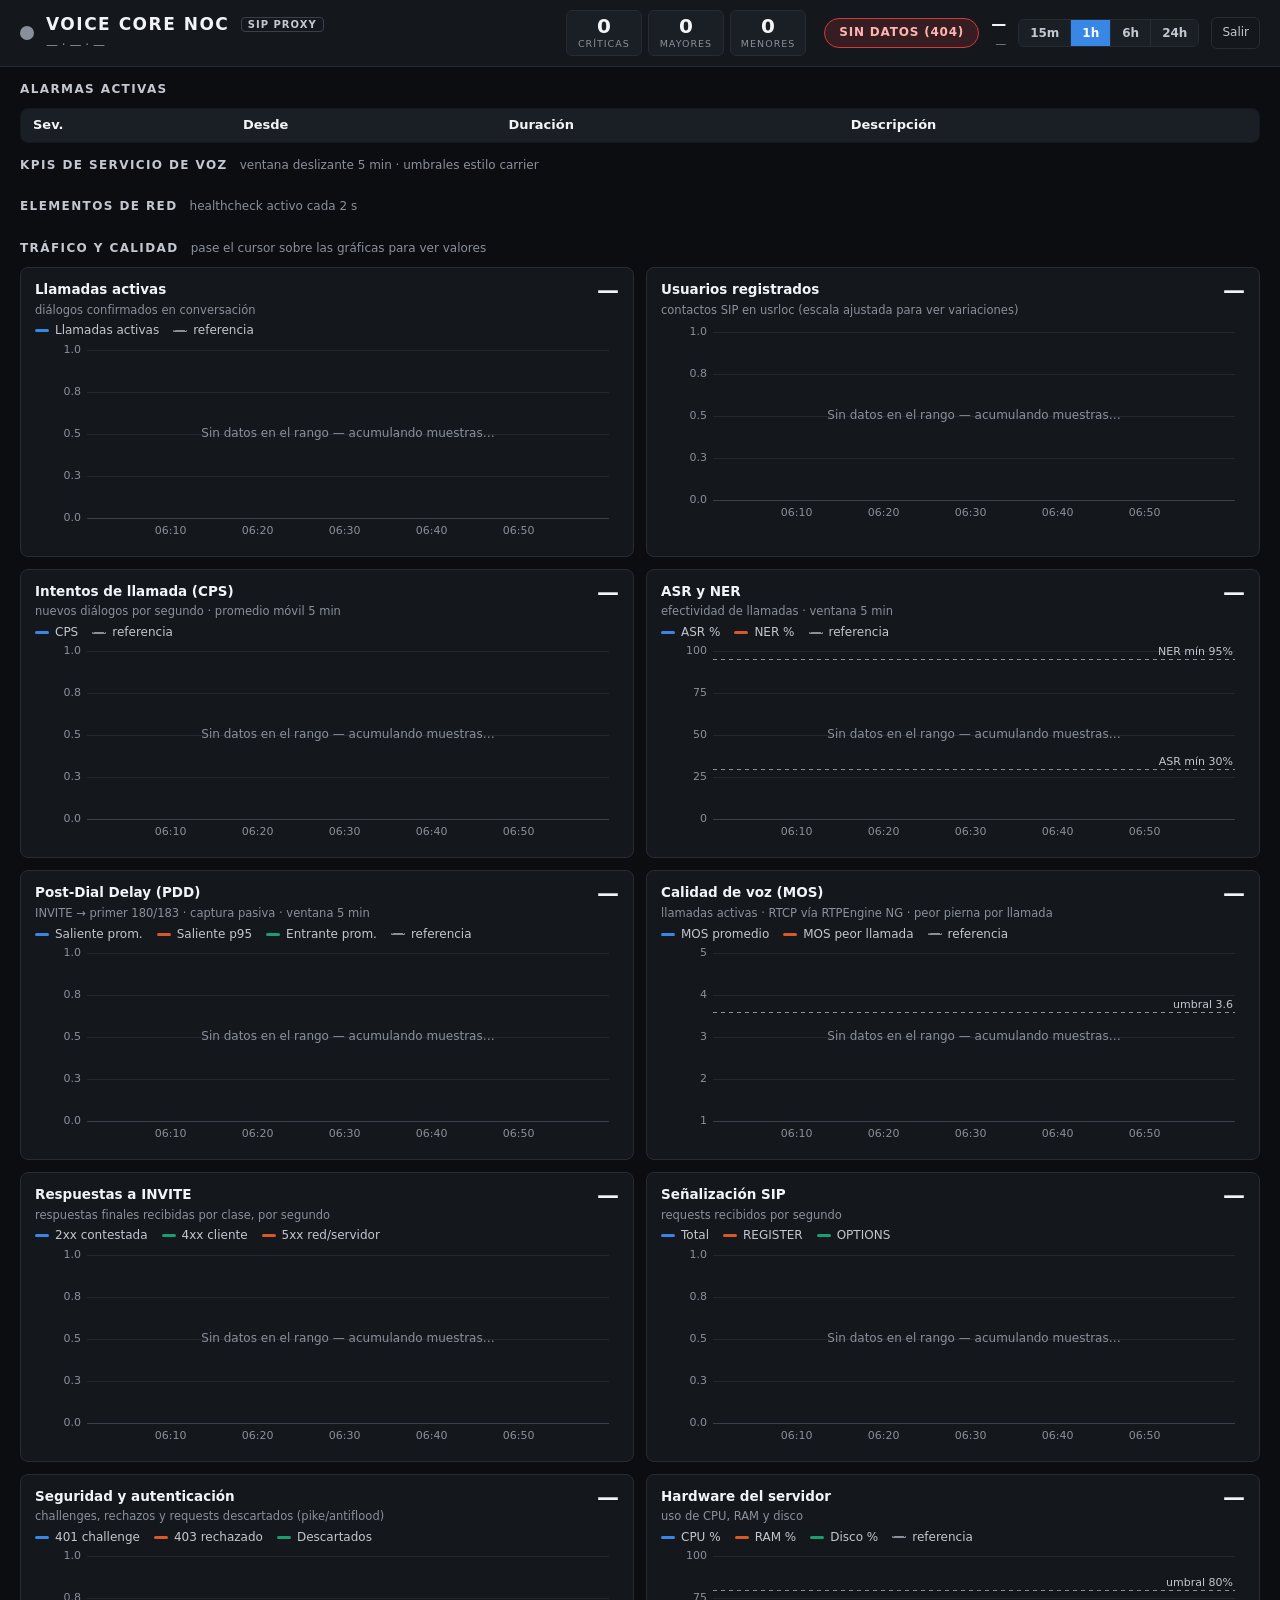
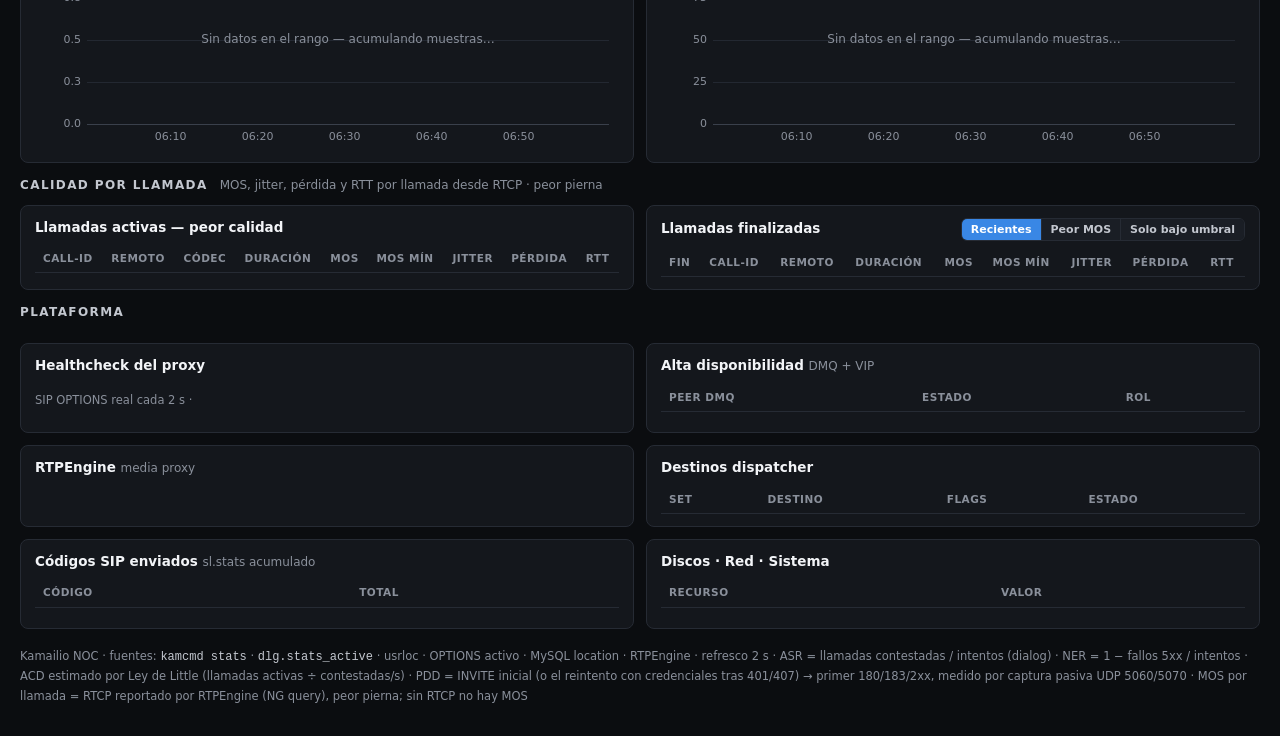
==== plugins/kamailio-noc/skills/kamailio-noc/assets/index.html @ 9911e0e3 "Add kamailio-noc skill: carrier-class NOC for Kamailio proxies Plugin marketplace with the kamailio-" ====
<!DOCTYPE html>
<html lang="es">
<head>
<meta charset="utf-8">
<meta name="viewport" content="width=device-width, initial-scale=1">
<title>Kamailio NOC — Voice Core Monitoring</title>
<link rel="stylesheet" href="style.css">
</head>
<body>
<header class="topbar">
  <div class="brand">
    <span class="sev-dot" id="gdot"></span>
    <div>
      <h1>VOICE CORE NOC <span class="tag">SIP PROXY</span></h1>
      <p><span id="node">—</span> · <span id="harole">—</span> · <span id="site">—</span></p>
    </div>
  </div>
  <div class="alarmcount" title="Alarmas activas">
    <div class="ac crit"><b id="nCrit">0</b><span>CRÍTICAS</span></div>
    <div class="ac maj"><b id="nMaj">0</b><span>MAYORES</span></div>
    <div class="ac min"><b id="nMin">0</b><span>MENORES</span></div>
  </div>
  <div class="topmeta">
    <span id="gstatus" class="pill">cargando…</span>
    <div class="clocks"><span id="clock">—</span><small id="clockUtc">—</small></div>
    <div class="seg" id="range" role="group" aria-label="Rango histórico">
      <button data-m="15">15m</button><button data-m="60" class="on">1h</button>
      <button data-m="360">6h</button><button data-m="1440">24h</button>
    </div>
    <a href="logout" class="logout">Salir</a>
  </div>
</header>

<section class="alarms" id="alarmPanel">
  <div class="sect-h"><h2>Alarmas activas</h2><span class="hint" id="alarmHint"></span></div>
  <table class="alarmtbl"><thead><tr><th>Sev.</th><th>Desde</th><th>Duración</th><th>Descripción</th></tr></thead><tbody id="alarms"></tbody></table>
</section>

<section class="sect">
  <div class="sect-h"><h2>KPIs de servicio de voz</h2><span class="hint">ventana deslizante 5 min · umbrales estilo carrier</span></div>
  <div class="hero" id="hero"></div>
</section>

<section class="sect">
  <div class="sect-h"><h2>Elementos de red</h2><span class="hint">healthcheck activo cada 2 s</span></div>
  <div class="ne" id="ne"></div>
</section>

<section class="sect">
  <div class="sect-h"><h2>Tráfico y calidad</h2><span class="hint">pase el cursor sobre las gráficas para ver valores</span></div>
  <div class="charts">
    <div class="card chart" data-chart="calls"></div>
    <div class="card chart" data-chart="regs"></div>
    <div class="card chart" data-chart="cps"></div>
    <div class="card chart" data-chart="asr"></div>
    <div class="card chart" data-chart="pdd"></div>
    <div class="card chart" data-chart="mos"></div>
    <div class="card chart" data-chart="invrep"></div>
    <div class="card chart" data-chart="sig"></div>
    <div class="card chart" data-chart="sec"></div>
    <div class="card chart" data-chart="hw"></div>
  </div>
</section>

<section class="sect">
  <div class="sect-h"><h2>Calidad por llamada</h2><span class="hint">MOS, jitter, pérdida y RTT por llamada desde RTCP · peor pierna</span></div>
  <div class="grid2">
    <div class="card">
      <h3>Llamadas activas — peor calidad <span class="hint" id="worstHint"></span></h3>
      <div class="tscroll"><table class="tbl"><thead><tr><th>Call-ID</th><th>Remoto</th><th>Códec</th><th>Duración</th><th>MOS</th><th>MOS mín</th><th>Jitter</th><th>Pérdida</th><th>RTT</th></tr></thead><tbody id="worstAct"></tbody></table></div>
    </div>
    <div class="card">
      <div class="ch2"><h3>Llamadas finalizadas</h3>
        <div class="seg small" id="callsMode"><button data-v="recent" class="on">Recientes</button><button data-v="worst">Peor MOS</button><button data-v="bad">Solo bajo umbral</button></div></div>
      <div class="ruta" id="doneHint"></div>
      <div class="tscroll"><table class="tbl"><thead><tr><th>Fin</th><th>Call-ID</th><th>Remoto</th><th>Duración</th><th>MOS</th><th>MOS mín</th><th>Jitter</th><th>Pérdida</th><th>RTT</th></tr></thead><tbody id="doneCalls"></tbody></table></div>
    </div>
  </div>
</section>

<section class="sect">
  <div class="sect-h"><h2>Plataforma</h2><span class="hint" id="platHint"></span></div>
  <div class="kpis" id="kpis"></div>
  <div class="grid3">
    <div class="card">
      <h3>Healthcheck del proxy</h3>
      <table class="tbl" id="health"></table>
      <div class="ruta">SIP OPTIONS real cada 2 s · <span id="rtt"></span></div>
    </div>
    <div class="card">
      <h3>Alta disponibilidad <span class="hint">DMQ + VIP</span></h3>
      <table class="tbl" id="hatable"><thead><tr><th>Peer DMQ</th><th>Estado</th><th>Rol</th></tr></thead><tbody></tbody></table>
      <div class="ruta" id="hainfo"></div>
    </div>
    <div class="card">
      <h3>RTPEngine <span class="hint">media proxy</span></h3>
      <table class="tbl" id="rtptable"></table>
      <div class="ruta" id="rtpinfo"></div>
    </div>
    <div class="card">
      <h3>Destinos dispatcher</h3>
      <table class="tbl" id="dsptable"><thead><tr><th>Set</th><th>Destino</th><th>Flags</th><th>Estado</th></tr></thead><tbody></tbody></table>
    </div>
    <div class="card">
      <h3>Códigos SIP enviados <span class="hint">sl.stats acumulado</span></h3>
      <table class="tbl" id="codes"><thead><tr><th>Código</th><th>Total</th></tr></thead><tbody></tbody></table>
      <div class="ruta" id="sysinfo"></div>
    </div>
    <div class="card">
      <h3>Discos · Red · Sistema</h3>
      <table class="tbl" id="hwtable"><thead><tr><th>Recurso</th><th>Valor</th></tr></thead><tbody></tbody></table>
      <div class="ruta" id="hwinfo"></div>
    </div>
  </div>
</section>

<footer>Kamailio NOC · fuentes: <code>kamcmd stats</code> · <code>dlg.stats_active</code> · usrloc · OPTIONS activo · MySQL location · RTPEngine · refresco 2 s ·
ASR = llamadas contestadas / intentos (dialog) · NER = 1 − fallos 5xx / intentos · ACD estimado por Ley de Little (llamadas activas ÷ contestadas/s) ·
PDD = INVITE inicial (o el reintento con credenciales tras 401/407) → primer 180/183/2xx, medido por captura pasiva UDP 5060/5070 ·
MOS por llamada = RTCP reportado por RTPEngine (NG query), peor pierna; sin RTCP no hay MOS</footer>
<div id="tip" class="tip" hidden></div>
<script src="app.js"></script>
</body>
</html>
---- plugins/kamailio-noc/skills/kamailio-noc/assets/style.css ----
/* Kamailio NOC — tema oscuro de sala de operaciones (video wall) */
:root{
  --page:#0b0d10;--surface:#14171c;--surface-2:#1a1e25;--line:#262b34;--grid:#232831;--axis:#3a404b;
  --txt:#f2f4f7;--txt2:#c3c7cf;--mut:#8a909b;
  --s1:#3987e5;--s2:#d95926;--s3:#199e70;
  --good:#0ca30c;--warning:#fab219;--serious:#ec835a;--critical:#d03b3b;
  --good-bg:rgba(12,163,12,.14);--warning-bg:rgba(250,178,25,.13);--serious-bg:rgba(236,131,90,.14);--critical-bg:rgba(208,59,59,.18);
  --font:system-ui,-apple-system,"Segoe UI",Roboto,Arial,sans-serif;
}
*{box-sizing:border-box}
html{background:var(--page)}
body{margin:0;background:var(--page);color:var(--txt);font:14px/1.45 var(--font)}
h1,h2,h3{margin:0;font-weight:600}
code{color:var(--txt2);font-size:12px}
.hint{color:var(--mut);font-weight:400;font-size:12px}

/* ---- barra superior ---- */
.topbar{display:flex;align-items:center;gap:18px;padding:10px 20px;background:var(--surface);border-bottom:1px solid var(--line);position:sticky;top:0;z-index:20;flex-wrap:wrap}
.brand{display:flex;gap:12px;align-items:center;flex:1;min-width:240px}
.brand h1{font-size:17px;letter-spacing:1.5px}
.brand p{margin:0;color:var(--mut);font-size:12px}
.tag{font-size:10px;letter-spacing:1px;color:var(--txt2);border:1px solid var(--axis);border-radius:4px;padding:1px 6px;vertical-align:middle;margin-left:4px}
.sev-dot{width:14px;height:14px;border-radius:50%;background:var(--mut);flex:none}
.sev-dot.ok{background:var(--good);box-shadow:0 0 0 4px var(--good-bg)}
.sev-dot.major{background:var(--serious);box-shadow:0 0 0 4px var(--serious-bg)}
.sev-dot.critical{background:var(--critical);box-shadow:0 0 0 4px var(--critical-bg);animation:pulse 1.2s infinite alternate}
@keyframes pulse{to{box-shadow:0 0 0 9px rgba(208,59,59,0)}}
.alarmcount{display:flex;gap:6px}
.ac{display:flex;flex-direction:column;align-items:center;min-width:76px;padding:4px 10px;border-radius:6px;background:var(--surface-2);border:1px solid var(--line)}
.ac b{font-size:20px;line-height:1.1}
.ac span{font-size:9.5px;letter-spacing:1px;color:var(--mut)}
.ac.crit.on{background:var(--critical-bg);border-color:var(--critical)}
.ac.maj.on{background:var(--serious-bg);border-color:var(--serious)}
.ac.min.on{background:var(--warning-bg);border-color:var(--warning)}
.topmeta{display:flex;gap:12px;align-items:center;flex-wrap:wrap}
.pill{padding:5px 14px;border-radius:999px;font-weight:700;font-size:12px;letter-spacing:.8px;background:var(--surface-2);border:1px solid var(--line)}
.pill.ok{background:var(--good-bg);border-color:var(--good);color:#7ee07e}
.pill.major{background:var(--serious-bg);border-color:var(--serious);color:#f7b597}
.pill.critical{background:var(--critical-bg);border-color:var(--critical);color:#ffb3b3}
.clocks{display:flex;flex-direction:column;align-items:flex-end;font-variant-numeric:tabular-nums}
.clocks span{font-size:15px;font-weight:600}.clocks small{color:var(--mut);font-size:11px}
.seg{display:flex;border:1px solid var(--line);border-radius:6px;overflow:hidden}
.seg button{background:var(--surface-2);color:var(--txt2);border:0;border-right:1px solid var(--line);padding:6px 11px;font:600 12px var(--font);cursor:pointer}
.seg button:last-child{border-right:0}
.seg button:hover{background:#222833}
.seg button.on{background:var(--s1);color:#fff}
.logout{color:var(--txt2);font-size:12px;text-decoration:none;border:1px solid var(--line);border-radius:6px;padding:6px 10px}
.logout:hover{border-color:var(--txt2);color:var(--txt)}

/* ---- secciones ---- */
.sect,.alarms{padding:14px 20px 0}
.sect-h{display:flex;align-items:baseline;gap:12px;margin-bottom:10px}
.sect-h h2{font-size:12px;letter-spacing:1.4px;text-transform:uppercase;color:var(--txt2)}

/* ---- panel de alarmas ---- */
.alarmtbl{width:100%;border-collapse:collapse;background:var(--surface);border:1px solid var(--line);border-radius:8px;overflow:hidden}
.alarmtbl th{background:var(--surface-2)}
.alarmtbl td,.alarmtbl th{padding:7px 12px;border-bottom:1px solid var(--line);text-align:left;font-size:13px}
.alarmtbl tr:last-child td{border-bottom:0}
.alarmtbl td:nth-child(2),.alarmtbl td:nth-child(3){font-variant-numeric:tabular-nums;color:var(--txt2);white-space:nowrap}
.alarmtbl tr.critical td:first-child{box-shadow:inset 4px 0 var(--critical)}
.alarmtbl tr.major td:first-child{box-shadow:inset 4px 0 var(--serious)}
.alarmtbl tr.minor td:first-child{box-shadow:inset 4px 0 var(--warning)}
.alarmtbl tr.none td{color:var(--mut)}

/* ---- badges de estado (icono + texto, nunca solo color) ---- */
.st{display:inline-flex;align-items:center;gap:5px;padding:2px 9px;border-radius:999px;font-size:11px;font-weight:700;letter-spacing:.5px;white-space:nowrap}
.st::before{font-size:10px}
.st.good{background:var(--good-bg);color:#7ee07e}.st.good::before{content:"●"}
.st.warning{background:var(--warning-bg);color:#ffd370}.st.warning::before{content:"▲"}
.st.serious{background:var(--serious-bg);color:#f7b597}.st.serious::before{content:"◆"}
.st.critical{background:var(--critical-bg);color:#ffb3b3}.st.critical::before{content:"✖"}
.st.info{background:var(--surface-2);color:var(--txt2)}.st.info::before{content:"○"}

/* ---- KPIs hero ---- */
.hero{display:grid;grid-template-columns:repeat(auto-fill,minmax(210px,1fr));gap:10px}
.hk{background:var(--surface);border:1px solid var(--line);border-radius:8px;padding:12px 14px 10px;position:relative;min-width:0}
.hk.critical{border-color:var(--critical);background:linear-gradient(var(--critical-bg),var(--critical-bg)),var(--surface)}
.hk.serious{border-color:var(--serious)}
.hk.warning{border-color:#7a5a12}
.hk .top{display:flex;justify-content:space-between;align-items:center;gap:6px}
.hk .l{color:var(--txt2);font-size:11.5px;text-transform:uppercase;letter-spacing:.8px;font-weight:600}
.hk .v{font-size:32px;font-weight:700;line-height:1.15;margin-top:4px;white-space:nowrap}
.hk .v small{font-size:15px;color:var(--mut);font-weight:500;margin-left:3px}
.hk .sub{color:var(--mut);font-size:11.5px;display:flex;justify-content:space-between;gap:8px;margin-top:2px}
.hk .sub b{color:var(--txt2);font-weight:600}
.hk canvas{width:100%;height:34px;display:block;margin-top:6px}
.up-good{color:#5fd35f}.dn-bad{color:#ff8f8f}

/* ---- elementos de red ---- */
.ne{display:grid;grid-template-columns:repeat(auto-fill,minmax(190px,1fr));gap:8px}
.nei{display:flex;align-items:center;gap:10px;background:var(--surface);border:1px solid var(--line);border-radius:8px;padding:9px 12px;min-width:0}
.nei .ic{width:10px;height:10px;border-radius:2px;flex:none}
.nei.good .ic{background:var(--good)}.nei.critical .ic{background:var(--critical)}.nei.serious .ic{background:var(--serious)}.nei.warning .ic{background:var(--warning)}.nei.info .ic{background:var(--mut)}
.nei.critical{border-color:var(--critical)}.nei.serious{border-color:var(--serious)}
.nei .n{font-size:12.5px;font-weight:600;white-space:nowrap;overflow:hidden;text-overflow:ellipsis}
.nei .d{font-size:11px;color:var(--mut);white-space:nowrap;overflow:hidden;text-overflow:ellipsis}
.nei .tx{min-width:0;flex:1}

/* ---- graficas ---- */
.charts{display:grid;grid-template-columns:repeat(2,minmax(0,1fr));gap:12px}
.card{background:var(--surface);border:1px solid var(--line);border-radius:8px;padding:12px 14px;min-width:0}
.card h3{font-size:13.5px;margin-bottom:8px}
.chart .ch{display:flex;justify-content:space-between;align-items:flex-start;gap:10px;margin-bottom:4px}
.chart .ch h3{margin:0}
.chart .ch .desc{color:var(--mut);font-size:11.5px;margin-top:2px}
.chart .now{text-align:right;white-space:nowrap}
.chart .now b{font-size:22px;font-weight:700;line-height:1}
.chart .now span{display:block;color:var(--mut);font-size:11px}
.chart canvas{width:100%;height:200px;display:block;cursor:crosshair}
.chart .stats{display:flex;gap:16px;color:var(--mut);font-size:11.5px;margin-top:4px;flex-wrap:wrap;font-variant-numeric:tabular-nums}
.chart .stats b{color:var(--txt2);font-weight:600}
.legend{display:flex;gap:14px;color:var(--txt2);font-size:12px;flex-wrap:wrap}
.legend i{display:inline-block;width:14px;height:3px;border-radius:2px;margin-right:6px;vertical-align:middle}
.legend i.dash{background:none!important;border-top:2px dashed var(--mut);height:0}
.tip{position:fixed;z-index:50;pointer-events:none;background:#0f1216;border:1px solid var(--axis);border-radius:6px;padding:8px 10px;font-size:12px;min-width:150px;box-shadow:0 6px 20px rgba(0,0,0,.5)}
.tip .t{color:var(--mut);margin-bottom:4px;font-variant-numeric:tabular-nums}
.tip .r{display:flex;justify-content:space-between;gap:14px;font-variant-numeric:tabular-nums}
.tip .r i{display:inline-block;width:10px;height:3px;border-radius:2px;margin-right:6px;vertical-align:middle}
.tip .r b{color:var(--txt);font-weight:600}

/* ---- plataforma ---- */
.kpis{display:grid;grid-template-columns:repeat(auto-fill,minmax(140px,1fr));gap:8px;margin-bottom:12px}
.kpi{background:var(--surface);border:1px solid var(--line);border-radius:8px;padding:8px 11px}
.kpi .l{color:var(--mut);font-size:10.5px;text-transform:uppercase;letter-spacing:.6px}
.kpi .v{font-size:19px;font-weight:700}
.kpi .u{color:var(--mut);font-size:11px}
.kpi.bad{border-color:var(--critical)}.kpi.warn{border-color:#7a5a12}
.grid2{display:grid;grid-template-columns:repeat(2,minmax(0,1fr));gap:12px}
.tscroll{max-height:360px;overflow:auto}
.tscroll thead th{position:sticky;top:0;background:var(--surface)}
.ch2{display:flex;justify-content:space-between;align-items:center;gap:10px;flex-wrap:wrap;margin-bottom:4px}
.ch2 h3{margin:0}
.seg.small button{padding:4px 9px;font-size:11px}
.grid3{display:grid;grid-template-columns:repeat(3,minmax(0,1fr));gap:12px}
table.tbl{width:100%;border-collapse:collapse;font-size:12.5px}
.tbl td,.tbl th{padding:6px 8px;border-bottom:1px solid var(--line);text-align:left;font-variant-numeric:tabular-nums}
.tbl th{color:var(--mut);font-weight:600;font-size:10.5px;text-transform:uppercase;letter-spacing:.5px}
.tbl tr:last-child td{border-bottom:0}
.ruta{color:var(--mut);font-size:11.5px;margin-top:8px}
footer{padding:18px 20px 30px;color:var(--mut);font-size:11.5px;line-height:1.7}

@media(max-width:1300px){.grid2{display:grid;grid-template-columns:repeat(2,minmax(0,1fr));gap:12px}
.tscroll{max-height:360px;overflow:auto}
.tscroll thead th{position:sticky;top:0;background:var(--surface)}
.ch2{display:flex;justify-content:space-between;align-items:center;gap:10px;flex-wrap:wrap;margin-bottom:4px}
.ch2 h3{margin:0}
.seg.small button{padding:4px 9px;font-size:11px}
.grid3{grid-template-columns:repeat(2,minmax(0,1fr))}}
@media(max-width:900px){
  .charts,.grid2{display:grid;grid-template-columns:repeat(2,minmax(0,1fr));gap:12px}
.tscroll{max-height:360px;overflow:auto}
.tscroll thead th{position:sticky;top:0;background:var(--surface)}
.ch2{display:flex;justify-content:space-between;align-items:center;gap:10px;flex-wrap:wrap;margin-bottom:4px}
.ch2 h3{margin:0}
.seg.small button{padding:4px 9px;font-size:11px}
.grid3{grid-template-columns:1fr}
  .topbar{padding:10px 16px}.sect,.alarms{padding:12px 16px 0}
  .alarmcount{order:3;width:100%}.ac{flex:1}
  .hk .v{font-size:26px}
}
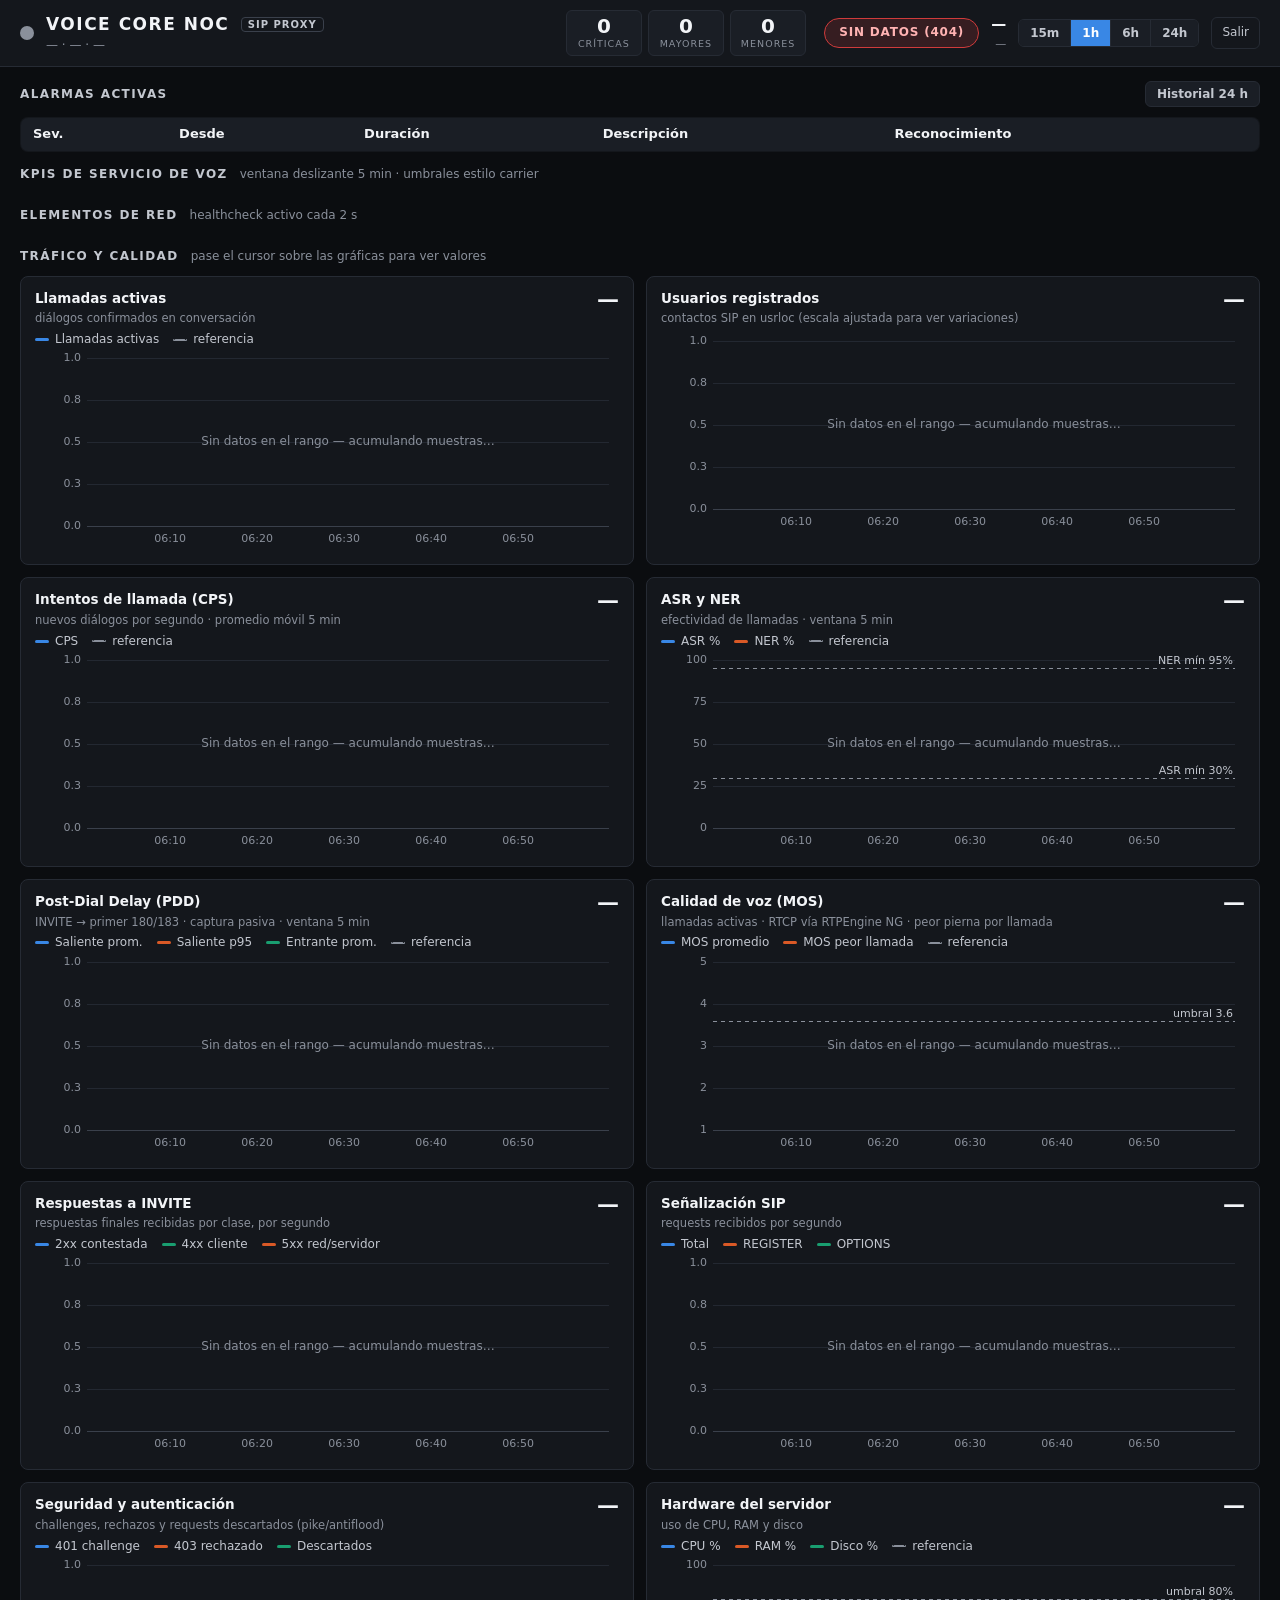
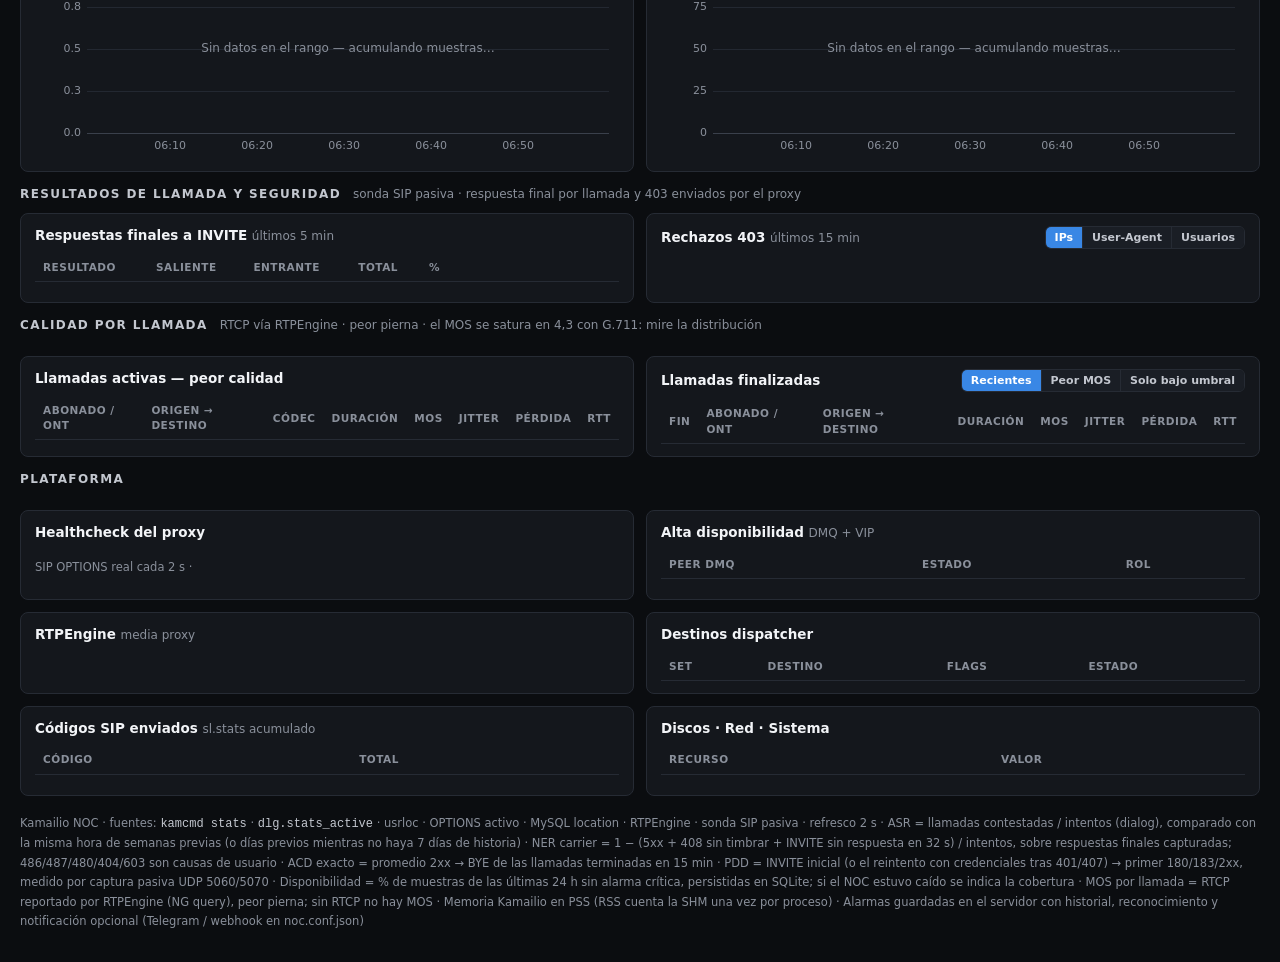
==== commit d9b63837: "kamailio-noc 1.1.0: alarmas persistentes, NER carrier, ACD exacto y panel de 403 - Alarmas guardadas" ====
--- a/plugins/kamailio-noc/skills/kamailio-noc/assets/index.html
+++ b/plugins/kamailio-noc/skills/kamailio-noc/assets/index.html
@@ -32,8 +32,12 @@
 </header>
 
 <section class="alarms" id="alarmPanel">
-  <div class="sect-h"><h2>Alarmas activas</h2><span class="hint" id="alarmHint"></span></div>
-  <table class="alarmtbl"><thead><tr><th>Sev.</th><th>Desde</th><th>Duración</th><th>Descripción</th></tr></thead><tbody id="alarms"></tbody></table>
+  <div class="sect-h"><h2>Alarmas activas</h2><span class="hint" id="alarmHint"></span>
+    <button class="ghost" id="histBtn" aria-expanded="false">Historial 24 h</button></div>
+  <table class="alarmtbl"><thead><tr><th>Sev.</th><th>Desde</th><th>Duración</th><th>Descripción</th><th>Reconocimiento</th></tr></thead><tbody id="alarms"></tbody></table>
+  <div class="histwrap tscroll" id="alarmHist" hidden>
+    <table class="alarmtbl"><thead><tr><th>Sev.</th><th>Inicio</th><th>Fin</th><th>Duración</th><th>Descripción</th><th>Reconocida</th></tr></thead><tbody id="alarmHistBody"></tbody></table>
+  </div>
 </section>
 
 <section class="sect">
@@ -63,17 +67,35 @@
 </section>
 
 <section class="sect">
-  <div class="sect-h"><h2>Calidad por llamada</h2><span class="hint">MOS, jitter, pérdida y RTT por llamada desde RTCP · peor pierna</span></div>
+  <div class="sect-h"><h2>Resultados de llamada y seguridad</h2><span class="hint">sonda SIP pasiva · respuesta final por llamada y 403 enviados por el proxy</span></div>
+  <div class="grid2">
+    <div class="card">
+      <h3>Respuestas finales a INVITE <span class="hint">últimos 5 min</span></h3>
+      <div class="tscroll"><table class="tbl"><thead><tr><th>Resultado</th><th>Saliente</th><th>Entrante</th><th>Total</th><th>%</th><th class="barcell"></th></tr></thead><tbody id="outcomes"></tbody></table></div>
+      <div class="ruta" id="outHint"></div>
+    </div>
+    <div class="card">
+      <div class="ch2"><h3>Rechazos 403 <span class="hint">últimos 15 min</span></h3>
+        <div class="seg small" id="secMode"><button data-v="ip" class="on">IPs</button><button data-v="ua">User-Agent</button><button data-v="user">Usuarios</button></div></div>
+      <div class="ruta" id="secHint"></div>
+      <div class="tscroll"><table class="tbl"><thead id="secHead"></thead><tbody id="secBody"></tbody></table></div>
+    </div>
+  </div>
+</section>
+
+<section class="sect">
+  <div class="sect-h"><h2>Calidad por llamada</h2><span class="hint">RTCP vía RTPEngine · peor pierna · el MOS se satura en 4,3 con G.711: mire la distribución</span></div>
+  <div class="kpis" id="qstrip"></div>
   <div class="grid2">
     <div class="card">
       <h3>Llamadas activas — peor calidad <span class="hint" id="worstHint"></span></h3>
-      <div class="tscroll"><table class="tbl"><thead><tr><th>Call-ID</th><th>Remoto</th><th>Códec</th><th>Duración</th><th>MOS</th><th>MOS mín</th><th>Jitter</th><th>Pérdida</th><th>RTT</th></tr></thead><tbody id="worstAct"></tbody></table></div>
+      <div class="tscroll"><table class="tbl"><thead><tr><th>Abonado / ONT</th><th>Origen → Destino</th><th>Códec</th><th>Duración</th><th>MOS</th><th>Jitter</th><th>Pérdida</th><th>RTT</th></tr></thead><tbody id="worstAct"></tbody></table></div>
     </div>
     <div class="card">
       <div class="ch2"><h3>Llamadas finalizadas</h3>
         <div class="seg small" id="callsMode"><button data-v="recent" class="on">Recientes</button><button data-v="worst">Peor MOS</button><button data-v="bad">Solo bajo umbral</button></div></div>
       <div class="ruta" id="doneHint"></div>
-      <div class="tscroll"><table class="tbl"><thead><tr><th>Fin</th><th>Call-ID</th><th>Remoto</th><th>Duración</th><th>MOS</th><th>MOS mín</th><th>Jitter</th><th>Pérdida</th><th>RTT</th></tr></thead><tbody id="doneCalls"></tbody></table></div>
+      <div class="tscroll"><table class="tbl"><thead><tr><th>Fin</th><th>Abonado / ONT</th><th>Origen → Destino</th><th>Duración</th><th>MOS</th><th>Jitter</th><th>Pérdida</th><th>RTT</th></tr></thead><tbody id="doneCalls"></tbody></table></div>
     </div>
   </div>
 </section>
@@ -114,10 +136,14 @@
   </div>
 </section>
 
-<footer>Kamailio NOC · fuentes: <code>kamcmd stats</code> · <code>dlg.stats_active</code> · usrloc · OPTIONS activo · MySQL location · RTPEngine · refresco 2 s ·
-ASR = llamadas contestadas / intentos (dialog) · NER = 1 − fallos 5xx / intentos · ACD estimado por Ley de Little (llamadas activas ÷ contestadas/s) ·
+<footer>Kamailio NOC · fuentes: <code>kamcmd stats</code> · <code>dlg.stats_active</code> · usrloc · OPTIONS activo · MySQL location · RTPEngine · sonda SIP pasiva · refresco 2 s ·
+ASR = llamadas contestadas / intentos (dialog), comparado con la misma hora de semanas previas (o días previos mientras no haya 7 días de historia) ·
+NER carrier = 1 − (5xx + 408 sin timbrar + INVITE sin respuesta en 32 s) / intentos, sobre respuestas finales capturadas; 486/487/480/404/603 son causas de usuario ·
+ACD exacto = promedio 2xx → BYE de las llamadas terminadas en 15 min ·
 PDD = INVITE inicial (o el reintento con credenciales tras 401/407) → primer 180/183/2xx, medido por captura pasiva UDP 5060/5070 ·
-MOS por llamada = RTCP reportado por RTPEngine (NG query), peor pierna; sin RTCP no hay MOS</footer>
+Disponibilidad = % de muestras de las últimas 24 h sin alarma crítica, persistidas en SQLite; si el NOC estuvo caído se indica la cobertura ·
+MOS por llamada = RTCP reportado por RTPEngine (NG query), peor pierna; sin RTCP no hay MOS · Memoria Kamailio en PSS (RSS cuenta la SHM una vez por proceso) ·
+Alarmas guardadas en el servidor con historial, reconocimiento y notificación opcional (Telegram / webhook en noc.conf.json)</footer>
 <div id="tip" class="tip" hidden></div>
 <script src="app.js"></script>
 </body>
--- a/plugins/kamailio-noc/skills/kamailio-noc/assets/style.css
+++ b/plugins/kamailio-noc/skills/kamailio-noc/assets/style.css
@@ -159,3 +159,25 @@
   .alarmcount{order:3;width:100%}.ac{flex:1}
   .hk .v{font-size:26px}
 }
+
+/* ---- v2: grilla de KPIs fija (10 tarjetas = 2 filas de 5), alarmas con ack, sonda SIP ---- */
+.hero{grid-template-columns:repeat(5,minmax(0,1fr))}
+@media(max-width:1100px){.hero{grid-template-columns:repeat(2,minmax(0,1fr))}}
+@media(max-width:520px){.hero{grid-template-columns:1fr}}
+.sect-h .ghost{margin-left:auto}
+.ghost{background:var(--surface-2);color:var(--txt2);border:1px solid var(--line);border-radius:6px;padding:5px 11px;font:600 12px var(--font);cursor:pointer}
+.ghost:hover,.ghost.on{border-color:var(--s1);color:var(--txt)}
+.ackbtn{background:var(--surface-2);color:var(--txt);border:1px solid var(--axis);border-radius:5px;padding:3px 10px;font:600 11.5px var(--font);cursor:pointer;white-space:nowrap}
+.ackbtn:hover{border-color:var(--s1)}
+.ackd{color:var(--mut);font-size:12px;white-space:nowrap}
+.alarmtbl tr.acked td{opacity:.72}
+.alarmtbl tr.fading td{opacity:.55}
+.histwrap{margin-top:10px;max-height:320px}
+.sub2{color:var(--mut);font-size:11px;max-width:280px;overflow:hidden;text-overflow:ellipsis;white-space:nowrap}
+.dir{display:inline-block;font-size:9.5px;font-weight:700;letter-spacing:.5px;color:var(--txt2);border:1px solid var(--axis);border-radius:3px;padding:0 4px;margin-right:6px;vertical-align:1px}
+.barcell{width:28%}
+.bar{height:6px;border-radius:3px;background:var(--s1);min-width:2px}
+.bar.ok{background:var(--good)}.bar.net{background:var(--critical)}
+.tbl tr.muted td{color:var(--mut)}
+#qstrip{grid-template-columns:repeat(5,minmax(0,1fr))}
+@media(max-width:900px){#qstrip{grid-template-columns:repeat(2,minmax(0,1fr))}}
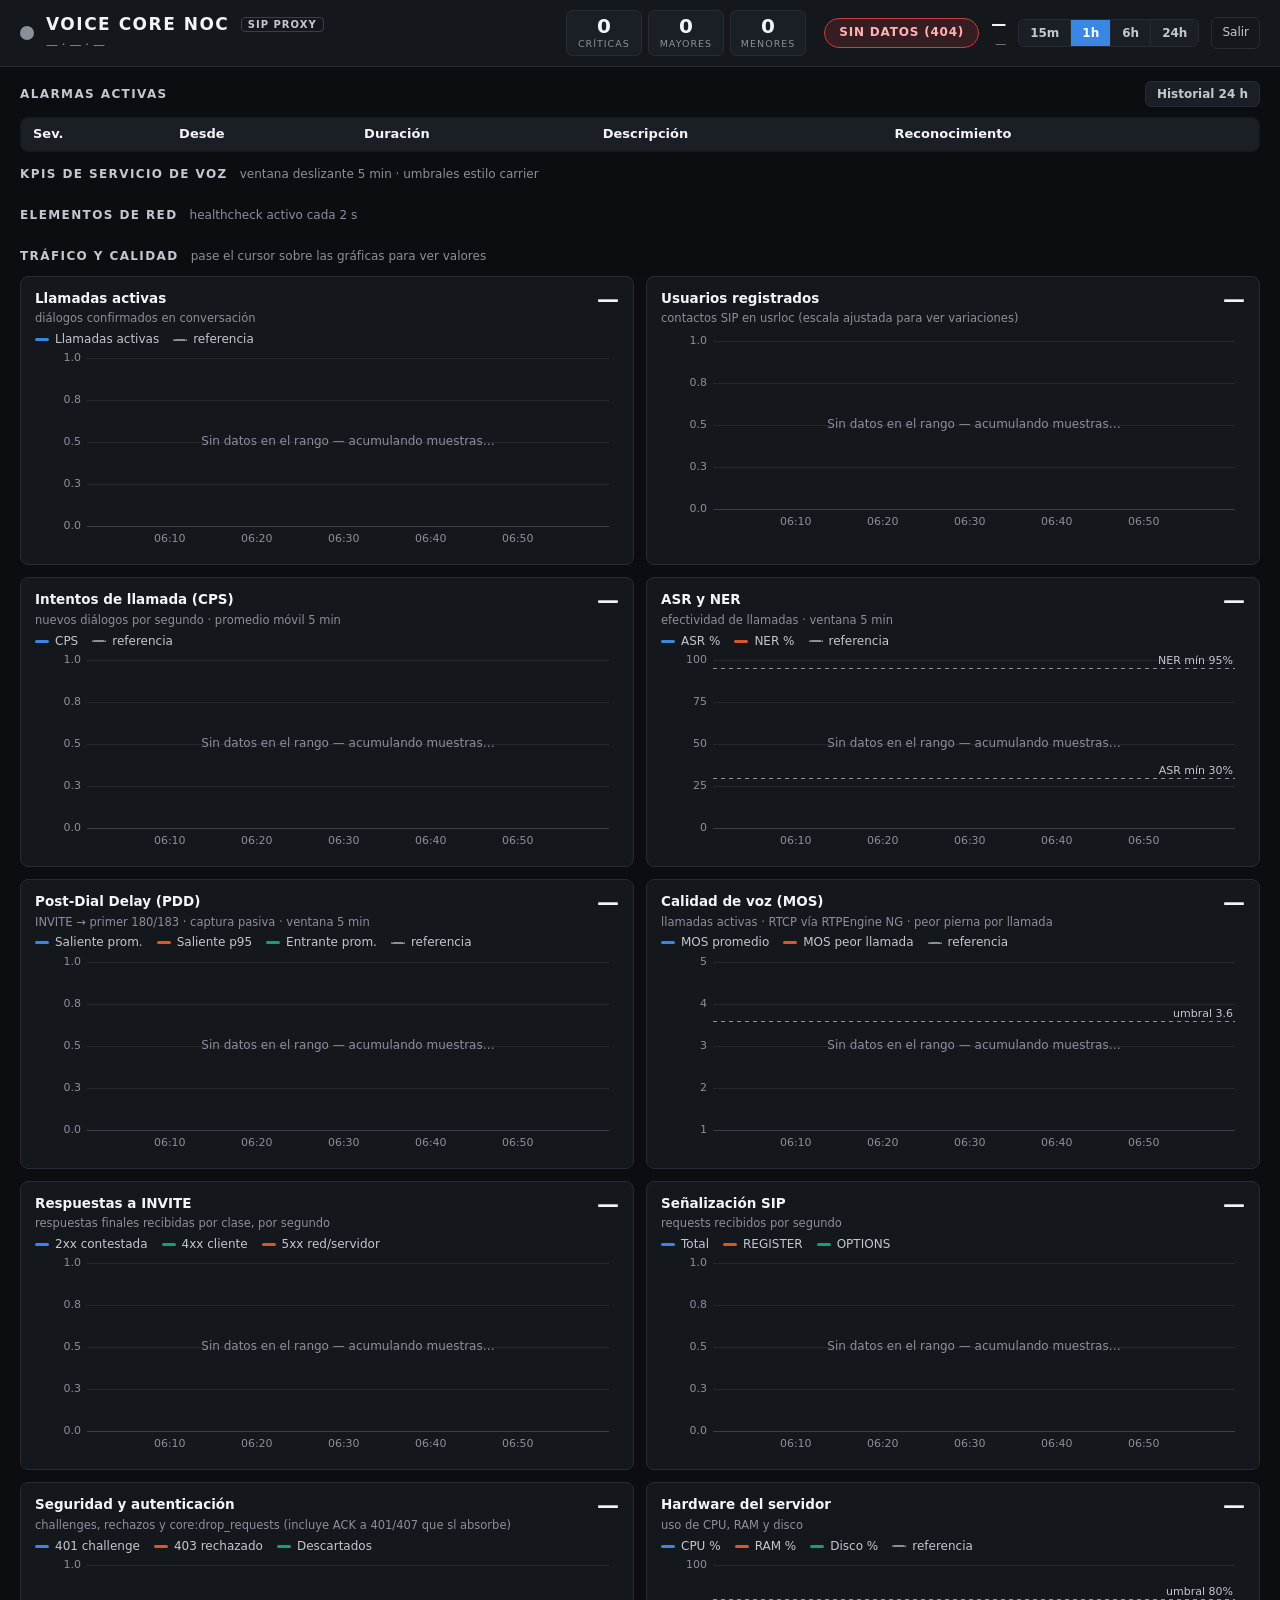
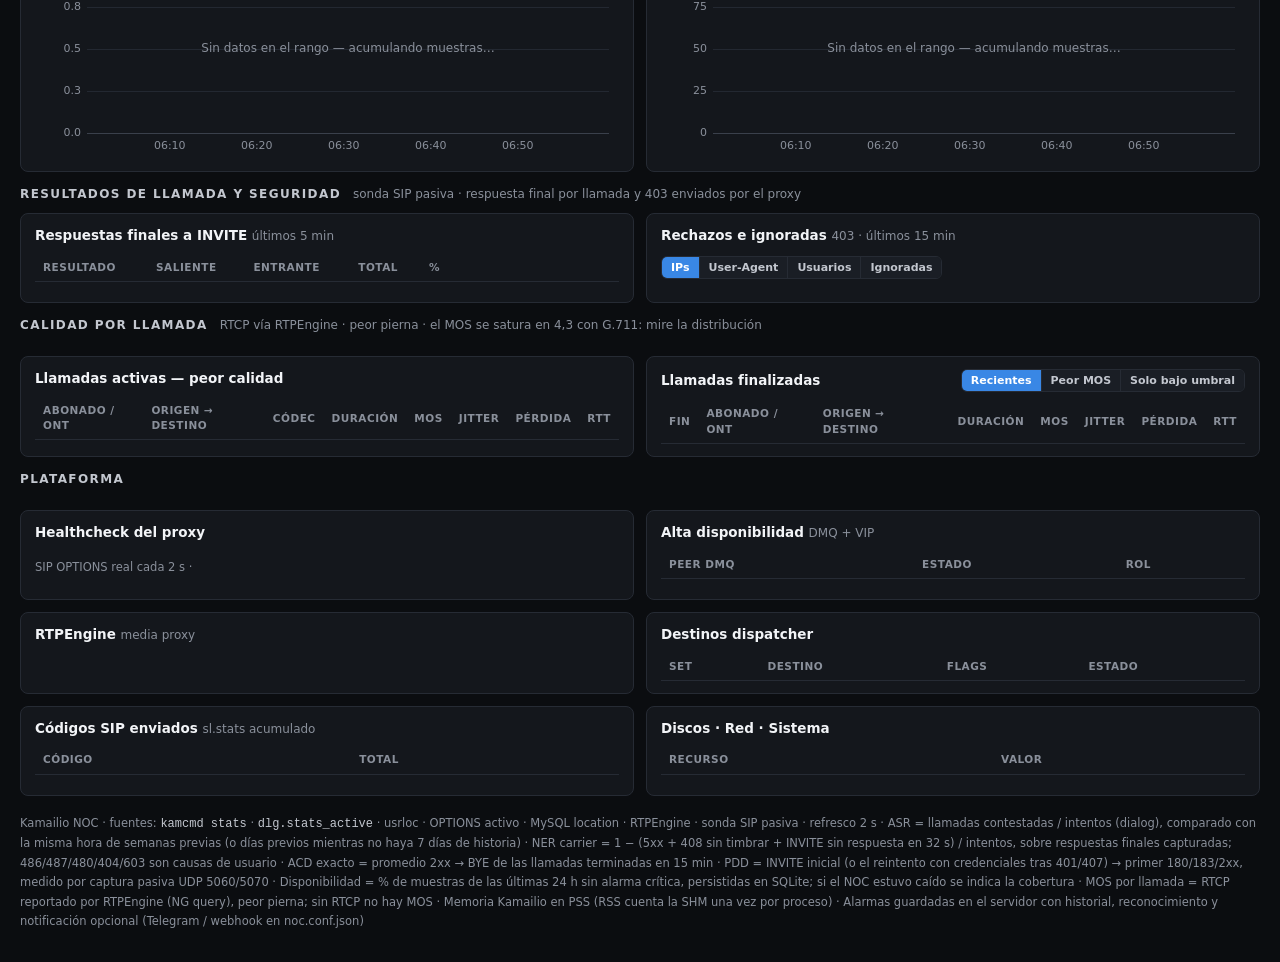
==== commit d178389a: "kamailio-noc: alarmas con origen/peer; drop_requests deja de alarmar - core:drop_requests incluye lo" ====
--- a/plugins/kamailio-noc/skills/kamailio-noc/assets/index.html
+++ b/plugins/kamailio-noc/skills/kamailio-noc/assets/index.html
@@ -75,8 +75,8 @@
       <div class="ruta" id="outHint"></div>
     </div>
     <div class="card">
-      <div class="ch2"><h3>Rechazos 403 <span class="hint">últimos 15 min</span></h3>
-        <div class="seg small" id="secMode"><button data-v="ip" class="on">IPs</button><button data-v="ua">User-Agent</button><button data-v="user">Usuarios</button></div></div>
+      <div class="ch2"><h3>Rechazos e ignoradas <span class="hint" id="secWin">403 · últimos 15 min</span></h3>
+        <div class="seg small" id="secMode"><button data-v="ip" class="on">IPs</button><button data-v="ua">User-Agent</button><button data-v="user">Usuarios</button><button data-v="silent">Ignoradas</button></div></div>
       <div class="ruta" id="secHint"></div>
       <div class="tscroll"><table class="tbl"><thead id="secHead"></thead><tbody id="secBody"></tbody></table></div>
     </div>
